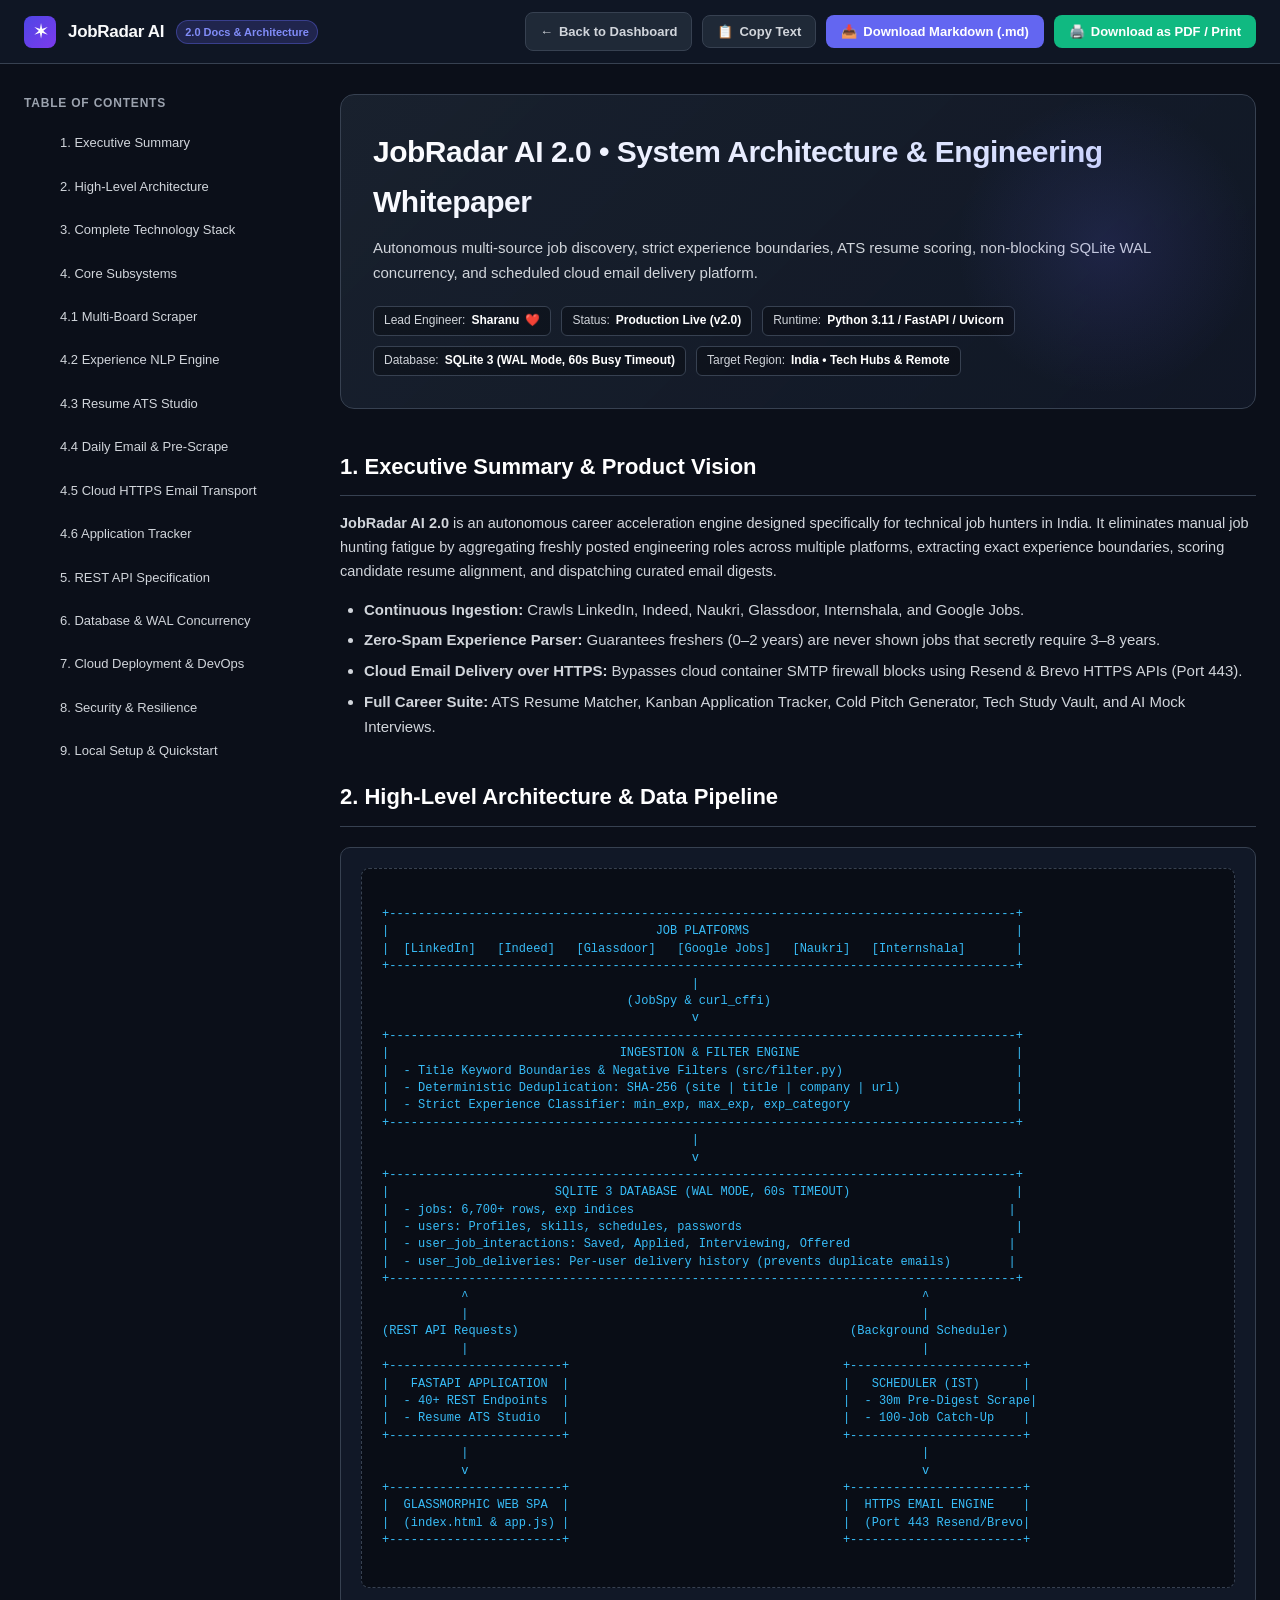
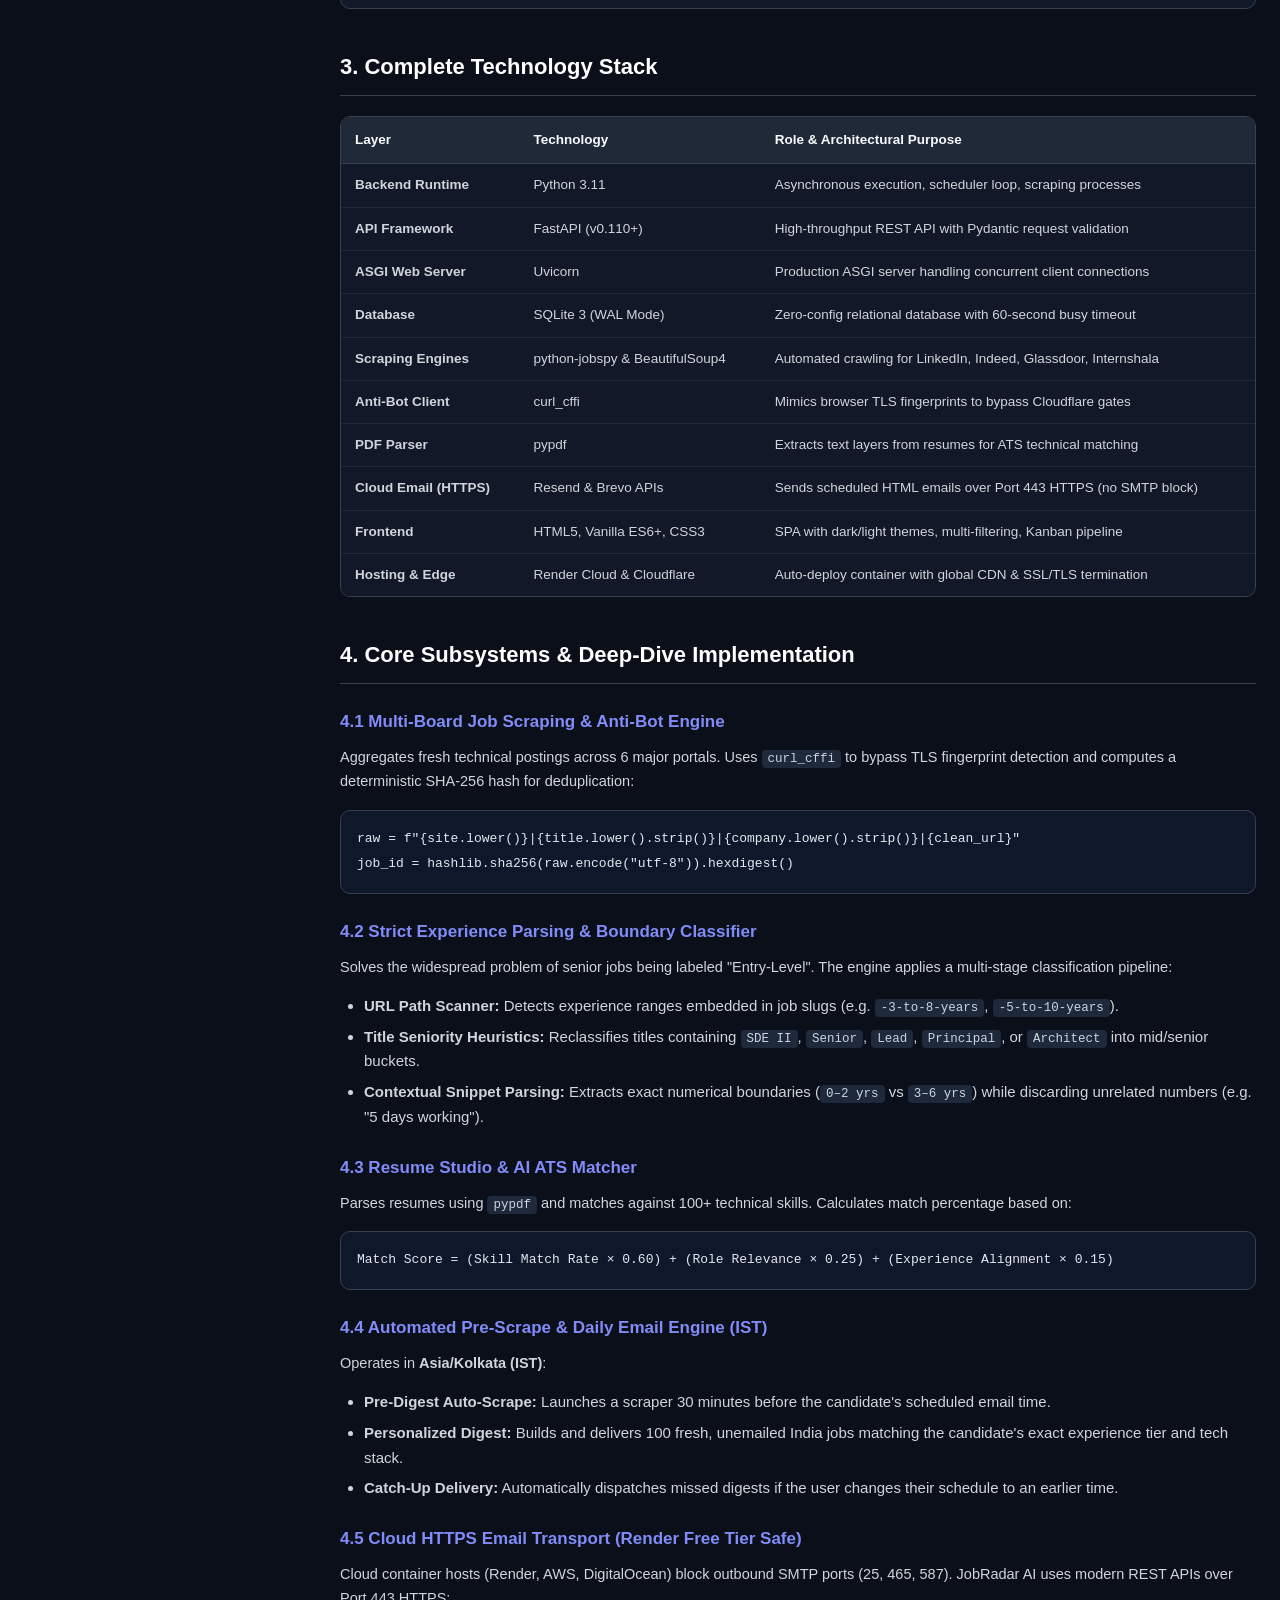
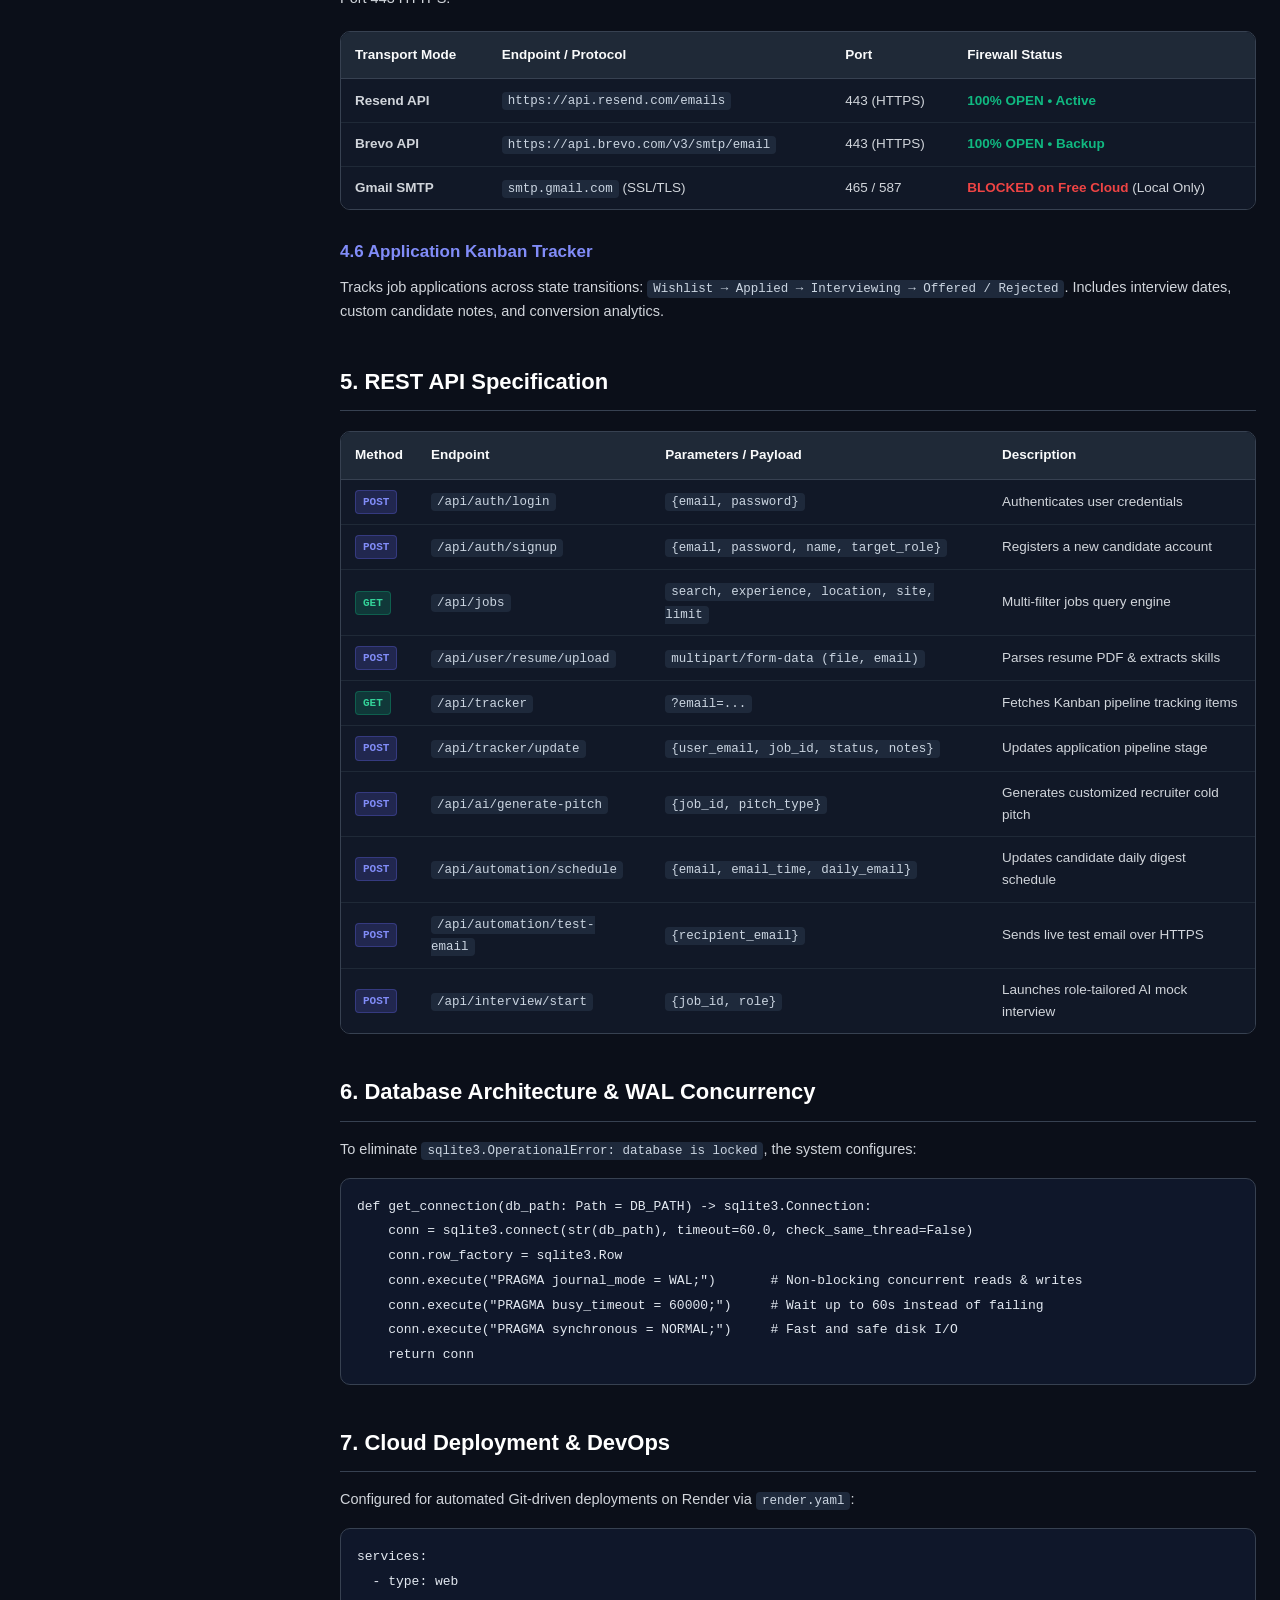
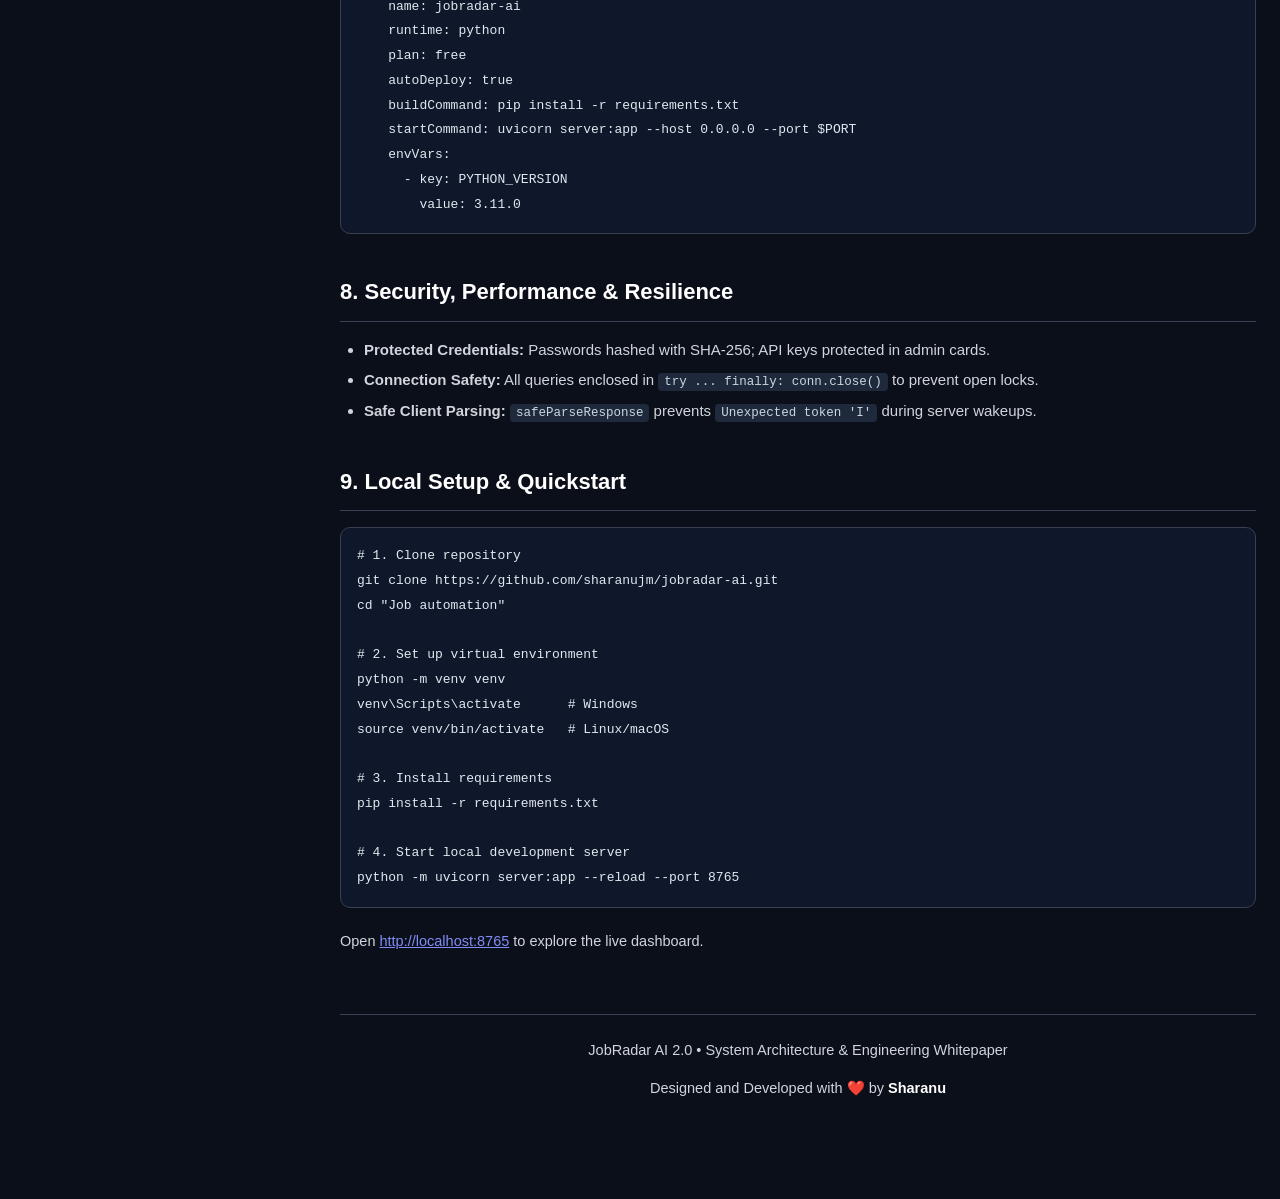
==== static/documentation.html @ 09bbcd69 "Add complete system architecture, API specification, and downloadable documentation suite" ====
<!DOCTYPE html>
<html lang="en">
<head>
    <meta charset="UTF-8">
    <meta name="viewport" content="width=device-width, initial-scale=1.0">
    <title>JobRadar AI 2.0 &bull; System Architecture, APIs & Engineering Documentation</title>
    <link rel="icon" href="data:image/svg+xml,<svg xmlns='http://www.w3.org/2000/svg' viewBox='0 0 24 24' fill='%234F46E5'><path d='M12 2l2.4 7.4H22l-6 4.4 2.3 7.2L12 16.5l-6.3 4.5 2.3-7.2-6-4.4h7.6z'/></svg>">
    <style>
        :root {
            --bg-base: #0b0f19;
            --bg-surface: #111827;
            --bg-surface-elevated: #1f2937;
            --border-default: #374151;
            --border-subtle: #1f2937;
            --primary: #6366f1;
            --primary-light: #818cf8;
            --primary-glow: rgba(99, 102, 241, 0.15);
            --accent: #ec4899;
            --success: #10b981;
            --warning: #f59e0b;
            --text-primary: #f9fafb;
            --text-secondary: #d1d5db;
            --text-muted: #9ca3af;
            --font-sans: -apple-system, BlinkMacSystemFont, "Segoe UI", Roboto, Oxygen, Ubuntu, Cantarell, sans-serif;
            --font-mono: ui-monospace, SFMono-Regular, Menlo, Monaco, Consolas, "Liberation Mono", "Courier New", monospace;
        }

        * {
            box-sizing: border-box;
            margin: 0;
            padding: 0;
        }

        body {
            font-family: var(--font-sans);
            background-color: var(--bg-base);
            color: var(--text-primary);
            line-height: 1.65;
            font-size: 15px;
            scroll-behavior: smooth;
        }

        /* Top Bar */
        .top-navbar {
            position: sticky;
            top: 0;
            z-index: 100;
            background: rgba(17, 24, 39, 0.85);
            backdrop-filter: blur(12px);
            border-bottom: 1px solid var(--border-default);
            padding: 12px 24px;
            display: flex;
            justify-content: space-between;
            align-items: center;
        }

        .brand-area {
            display: flex;
            align-items: center;
            gap: 12px;
        }

        .brand-logo {
            width: 32px;
            height: 32px;
            background: linear-gradient(135deg, #4f46e5, #7c3aed);
            border-radius: 8px;
            display: flex;
            align-items: center;
            justify-content: center;
            font-weight: 800;
            font-size: 16px;
            color: #fff;
        }

        .brand-title {
            font-weight: 700;
            font-size: 17px;
            letter-spacing: -0.3px;
        }

        .brand-badge {
            background: rgba(99, 102, 241, 0.2);
            color: var(--primary-light);
            border: 1px solid rgba(99, 102, 241, 0.4);
            font-size: 11px;
            font-weight: 600;
            padding: 2px 8px;
            border-radius: 9999px;
        }

        .action-buttons {
            display: flex;
            gap: 10px;
            align-items: center;
        }

        .btn {
            display: inline-flex;
            align-items: center;
            gap: 6px;
            padding: 8px 14px;
            font-size: 13px;
            font-weight: 600;
            border-radius: 8px;
            border: 1px solid transparent;
            cursor: pointer;
            transition: all 0.2s ease;
            text-decoration: none;
            user-select: none;
        }

        .btn-primary {
            background: var(--primary);
            color: #fff;
        }
        .btn-primary:hover {
            background: #4f46e5;
            transform: translateY(-1px);
            box-shadow: 0 4px 12px rgba(99, 102, 241, 0.3);
        }

        .btn-secondary {
            background: var(--bg-surface-elevated);
            color: var(--text-secondary);
            border-color: var(--border-default);
        }
        .btn-secondary:hover {
            background: #283548;
            color: #fff;
            border-color: var(--primary);
        }

        /* Layout Container */
        .layout-container {
            display: flex;
            max-width: 1400px;
            margin: 0 auto;
            padding: 30px 24px 60px;
            gap: 36px;
        }

        /* Sidebar Table of Contents */
        .doc-sidebar {
            width: 280px;
            flex-shrink: 0;
            position: sticky;
            top: 75px;
            height: calc(100vh - 95px);
            overflow-y: auto;
            padding-right: 12px;
        }

        .toc-title {
            font-size: 12px;
            font-weight: 700;
            text-transform: uppercase;
            letter-spacing: 0.8px;
            color: var(--text-muted);
            margin-bottom: 12px;
        }

        .toc-list {
            list-style: none;
            display: flex;
            flex-direction: column;
            gap: 4px;
        }

        .toc-list li a {
            display: block;
            padding: 6px 10px;
            border-radius: 6px;
            color: var(--text-secondary);
            font-size: 13px;
            text-decoration: none;
            transition: all 0.15s ease;
            border-left: 2px solid transparent;
        }

        .toc-list li a:hover {
            color: #fff;
            background: rgba(99, 102, 241, 0.1);
            border-left-color: var(--primary);
        }

        /* Main Content */
        .doc-main {
            flex: 1;
            min-width: 0;
        }

        /* Document Header */
        .doc-header-card {
            background: linear-gradient(135deg, rgba(31, 41, 55, 0.7), rgba(17, 24, 39, 0.9));
            border: 1px solid var(--border-default);
            border-radius: 14px;
            padding: 32px;
            margin-bottom: 32px;
            position: relative;
            overflow: hidden;
        }

        .doc-header-card::before {
            content: "";
            position: absolute;
            top: 0;
            right: 0;
            width: 300px;
            height: 300px;
            background: radial-gradient(circle, rgba(99, 102, 241, 0.15) 0%, transparent 70%);
            pointer-events: none;
        }

        h1.doc-title {
            font-size: 30px;
            font-weight: 800;
            letter-spacing: -0.5px;
            margin-bottom: 10px;
            background: linear-gradient(135deg, #fff, #c7d2fe);
            -webkit-background-clip: text;
            -webkit-text-fill-color: transparent;
        }

        p.doc-subtitle {
            font-size: 15px;
            color: var(--text-secondary);
            margin-bottom: 20px;
            max-width: 800px;
        }

        .doc-meta-tags {
            display: flex;
            flex-wrap: wrap;
            gap: 10px;
            margin-top: 14px;
        }

        .meta-tag {
            display: inline-flex;
            align-items: center;
            gap: 6px;
            font-size: 12px;
            padding: 4px 10px;
            border-radius: 6px;
            background: rgba(0, 0, 0, 0.3);
            border: 1px solid var(--border-default);
            color: var(--text-secondary);
        }

        .meta-tag strong {
            color: #fff;
        }

        /* Headings & Content */
        h2 {
            font-size: 22px;
            font-weight: 700;
            margin: 40px 0 16px;
            padding-bottom: 10px;
            border-bottom: 1px solid var(--border-default);
            display: flex;
            align-items: center;
            gap: 8px;
            color: #fff;
        }

        h3 {
            font-size: 17px;
            font-weight: 600;
            margin: 24px 0 10px;
            color: var(--primary-light);
        }

        p {
            margin-bottom: 14px;
            color: var(--text-secondary);
            font-size: 14.5px;
        }

        ul, ol {
            margin: 12px 0 18px 24px;
            color: var(--text-secondary);
        }

        li {
            margin-bottom: 6px;
        }

        /* Tables */
        .table-wrapper {
            overflow-x: auto;
            margin: 20px 0 28px;
            border-radius: 10px;
            border: 1px solid var(--border-default);
        }

        table {
            width: 100%;
            border-collapse: collapse;
            text-align: left;
            font-size: 13.5px;
            background: var(--bg-surface);
        }

        th {
            background: #1f2937;
            padding: 12px 14px;
            font-weight: 600;
            color: var(--text-primary);
            border-bottom: 1px solid var(--border-default);
        }

        td {
            padding: 10px 14px;
            border-bottom: 1px solid var(--border-subtle);
            color: var(--text-secondary);
        }

        tr:last-child td {
            border-bottom: none;
        }

        tr:hover td {
            background: rgba(99, 102, 241, 0.04);
        }

        /* Code Blocks & Badges */
        code {
            font-family: var(--font-mono);
            background: #1e293b;
            color: #cbd5e1;
            padding: 2px 6px;
            border-radius: 4px;
            font-size: 12.5px;
        }

        pre {
            background: #0f172a;
            border: 1px solid var(--border-default);
            border-radius: 10px;
            padding: 16px;
            margin: 16px 0 22px;
            overflow-x: auto;
        }

        pre code {
            background: none;
            padding: 0;
            color: #e2e8f0;
            font-size: 13px;
            line-height: 1.5;
        }

        .badge-method {
            display: inline-block;
            font-family: var(--font-mono);
            font-size: 11px;
            font-weight: 700;
            padding: 2px 7px;
            border-radius: 4px;
            text-transform: uppercase;
        }
        .badge-get { background: rgba(16, 185, 129, 0.2); color: #34d399; border: 1px solid rgba(16, 185, 129, 0.3); }
        .badge-post { background: rgba(99, 102, 241, 0.2); color: #818cf8; border: 1px solid rgba(99, 102, 241, 0.3); }
        .badge-delete { background: rgba(239, 68, 68, 0.2); color: #f87171; border: 1px solid rgba(239, 68, 68, 0.3); }

        /* Architecture Card */
        .arch-card {
            background: var(--bg-surface);
            border: 1px solid var(--border-default);
            border-radius: 10px;
            padding: 20px;
            margin: 20px 0;
        }

        .arch-diagram {
            background: #090d16;
            border: 1px dashed var(--border-default);
            border-radius: 8px;
            padding: 20px;
            font-family: var(--font-mono);
            font-size: 12px;
            line-height: 1.45;
            color: #38bdf8;
            overflow-x: auto;
            white-space: pre;
        }

        /* Pulse Heart */
        .heart-pulse {
            display: inline-block;
            color: #ef4444;
            animation: pulseAnim 1.8s infinite ease-in-out;
        }
        @keyframes pulseAnim {
            0%, 100% { transform: scale(1); }
            14% { transform: scale(1.25); }
            28% { transform: scale(1); }
            42% { transform: scale(1.18); }
            70% { transform: scale(1); }
        }

        /* Creator Banner Footer */
        .doc-footer {
            margin-top: 60px;
            padding: 24px;
            border-top: 1px solid var(--border-default);
            text-align: center;
            font-size: 13px;
            color: var(--text-muted);
        }

        .doc-footer strong {
            color: #fff;
        }

        /* Print / PDF Optimized CSS */
        @media print {
            body {
                background: #ffffff !important;
                color: #000000 !important;
                font-size: 12pt;
            }
            .top-navbar, .doc-sidebar, .action-buttons {
                display: none !important;
            }
            .layout-container {
                display: block !important;
                padding: 0 !important;
                margin: 0 !important;
                max-width: 100% !important;
            }
            .doc-main {
                width: 100% !important;
            }
            .doc-header-card, .arch-card, .table-wrapper, pre {
                background: #ffffff !important;
                color: #000000 !important;
                border: 1px solid #cccccc !important;
                box-shadow: none !important;
                page-break-inside: avoid;
            }
            h1, h2, h3 {
                color: #000000 !important;
                -webkit-text-fill-color: initial !important;
                page-break-after: avoid;
            }
            p, li, td, th {
                color: #333333 !important;
            }
            a {
                text-decoration: underline;
                color: #000000 !important;
            }
        }

        @media (max-width: 900px) {
            .doc-sidebar {
                display: none;
            }
            .layout-container {
                padding: 16px;
            }
        }
    </style>
</head>
<body>

    <!-- TOP NAVIGATION -->
    <header class="top-navbar">
        <div class="brand-area">
            <div class="brand-logo">&#10038;</div>
            <span class="brand-title">JobRadar AI</span>
            <span class="brand-badge">2.0 Docs &amp; Architecture</span>
        </div>
        <div class="action-buttons">
            <a href="/" class="btn btn-secondary">
                <span>&larr;</span> Back to Dashboard
            </a>
            <button class="btn btn-secondary" onclick="copyDocumentMarkdown()" id="btn-copy">
                <span>📋</span> Copy Text
            </button>
            <button class="btn btn-primary" onclick="downloadMarkdownFile()">
                <span>📥</span> Download Markdown (.md)
            </button>
            <button class="btn btn-primary" style="background:#10b981;" onclick="window.print()">
                <span>🖨️</span> Download as PDF / Print
            </button>
        </div>
    </header>

    <div class="layout-container">

        <!-- TABLE OF CONTENTS SIDEBAR -->
        <aside class="doc-sidebar">
            <div class="toc-title">Table of Contents</div>
            <ul class="toc-list">
                <li><a href="#summary">1. Executive Summary</a></li>
                <li><a href="#architecture">2. High-Level Architecture</a></li>
                <li><a href="#techstack">3. Complete Technology Stack</a></li>
                <li><a href="#subsystems">4. Core Subsystems</a></li>
                <li><a href="#scraper">4.1 Multi-Board Scraper</a></li>
                <li><a href="#experience">4.2 Experience NLP Engine</a></li>
                <li><a href="#ats">4.3 Resume ATS Studio</a></li>
                <li><a href="#email-engine">4.4 Daily Email &amp; Pre-Scrape</a></li>
                <li><a href="#email-transport">4.5 Cloud HTTPS Email Transport</a></li>
                <li><a href="#kanban">4.6 Application Tracker</a></li>
                <li><a href="#apis">5. REST API Specification</a></li>
                <li><a href="#database">6. Database &amp; WAL Concurrency</a></li>
                <li><a href="#devops">7. Cloud Deployment &amp; DevOps</a></li>
                <li><a href="#security">8. Security &amp; Resilience</a></li>
                <li><a href="#quickstart">9. Local Setup &amp; Quickstart</a></li>
            </ul>
        </aside>

        <!-- MAIN DOCUMENT CONTENT -->
        <main class="doc-main">

            <!-- HEADER CARD -->
            <div class="doc-header-card">
                <h1 class="doc-title">JobRadar AI 2.0 &bull; System Architecture &amp; Engineering Whitepaper</h1>
                <p class="doc-subtitle">
                    Autonomous multi-source job discovery, strict experience boundaries, ATS resume scoring, non-blocking SQLite WAL concurrency, and scheduled cloud email delivery platform.
                </p>
                <div class="doc-meta-tags">
                    <span class="meta-tag">Lead Engineer: <strong>Sharanu</strong> <span class="heart-pulse">❤️</span></span>
                    <span class="meta-tag">Status: <strong>Production Live (v2.0)</strong></span>
                    <span class="meta-tag">Runtime: <strong>Python 3.11 / FastAPI / Uvicorn</strong></span>
                    <span class="meta-tag">Database: <strong>SQLite 3 (WAL Mode, 60s Busy Timeout)</strong></span>
                    <span class="meta-tag">Target Region: <strong>India &bull; Tech Hubs &amp; Remote</strong></span>
                </div>
            </div>

            <!-- 1. SUMMARY -->
            <section id="summary">
                <h2>1. Executive Summary &amp; Product Vision</h2>
                <p>
                    <strong>JobRadar AI 2.0</strong> is an autonomous career acceleration engine designed specifically for technical job hunters in India. It eliminates manual job hunting fatigue by aggregating freshly posted engineering roles across multiple platforms, extracting exact experience boundaries, scoring candidate resume alignment, and dispatching curated email digests.
                </p>
                <ul>
                    <li><strong>Continuous Ingestion:</strong> Crawls LinkedIn, Indeed, Naukri, Glassdoor, Internshala, and Google Jobs.</li>
                    <li><strong>Zero-Spam Experience Parser:</strong> Guarantees freshers (0&ndash;2 years) are never shown jobs that secretly require 3&ndash;8 years.</li>
                    <li><strong>Cloud Email Delivery over HTTPS:</strong> Bypasses cloud container SMTP firewall blocks using Resend &amp; Brevo HTTPS APIs (Port 443).</li>
                    <li><strong>Full Career Suite:</strong> ATS Resume Matcher, Kanban Application Tracker, Cold Pitch Generator, Tech Study Vault, and AI Mock Interviews.</li>
                </ul>
            </section>

            <!-- 2. ARCHITECTURE -->
            <section id="architecture">
                <h2>2. High-Level Architecture &amp; Data Pipeline</h2>
                <div class="arch-card">
                    <div class="arch-diagram">
+---------------------------------------------------------------------------------------+
|                                     JOB PLATFORMS                                     |
|  [LinkedIn]   [Indeed]   [Glassdoor]   [Google Jobs]   [Naukri]   [Internshala]       |
+---------------------------------------------------------------------------------------+
                                           |
                                  (JobSpy & curl_cffi)
                                           v
+---------------------------------------------------------------------------------------+
|                                INGESTION & FILTER ENGINE                              |
|  - Title Keyword Boundaries & Negative Filters (src/filter.py)                        |
|  - Deterministic Deduplication: SHA-256 (site | title | company | url)                |
|  - Strict Experience Classifier: min_exp, max_exp, exp_category                       |
+---------------------------------------------------------------------------------------+
                                           |
                                           v
+---------------------------------------------------------------------------------------+
|                       SQLITE 3 DATABASE (WAL MODE, 60s TIMEOUT)                       |
|  - jobs: 6,700+ rows, exp indices                                                    |
|  - users: Profiles, skills, schedules, passwords                                      |
|  - user_job_interactions: Saved, Applied, Interviewing, Offered                      |
|  - user_job_deliveries: Per-user delivery history (prevents duplicate emails)        |
+---------------------------------------------------------------------------------------+
           ^                                                               ^
           |                                                               |
(REST API Requests)                                              (Background Scheduler)
           |                                                               |
+------------------------+                                      +------------------------+
|   FASTAPI APPLICATION  |                                      |   SCHEDULER (IST)      |
|  - 40+ REST Endpoints  |                                      |  - 30m Pre-Digest Scrape|
|  - Resume ATS Studio   |                                      |  - 100-Job Catch-Up    |
+------------------------+                                      +------------------------+
           |                                                               |
           v                                                               v
+------------------------+                                      +------------------------+
|  GLASSMORPHIC WEB SPA  |                                      |  HTTPS EMAIL ENGINE    |
|  (index.html & app.js) |                                      |  (Port 443 Resend/Brevo|
+------------------------+                                      +------------------------+
                    </div>
                </div>
            </section>

            <!-- 3. TECH STACK -->
            <section id="techstack">
                <h2>3. Complete Technology Stack</h2>
                <div class="table-wrapper">
                    <table>
                        <thead>
                            <tr>
                                <th>Layer</th>
                                <th>Technology</th>
                                <th>Role &amp; Architectural Purpose</th>
                            </tr>
                        </thead>
                        <tbody>
                            <tr>
                                <td><strong>Backend Runtime</strong></td>
                                <td>Python 3.11</td>
                                <td>Asynchronous execution, scheduler loop, scraping processes</td>
                            </tr>
                            <tr>
                                <td><strong>API Framework</strong></td>
                                <td>FastAPI (v0.110+)</td>
                                <td>High-throughput REST API with Pydantic request validation</td>
                            </tr>
                            <tr>
                                <td><strong>ASGI Web Server</strong></td>
                                <td>Uvicorn</td>
                                <td>Production ASGI server handling concurrent client connections</td>
                            </tr>
                            <tr>
                                <td><strong>Database</strong></td>
                                <td>SQLite 3 (WAL Mode)</td>
                                <td>Zero-config relational database with 60-second busy timeout</td>
                            </tr>
                            <tr>
                                <td><strong>Scraping Engines</strong></td>
                                <td>python-jobspy &amp; BeautifulSoup4</td>
                                <td>Automated crawling for LinkedIn, Indeed, Glassdoor, Internshala</td>
                            </tr>
                            <tr>
                                <td><strong>Anti-Bot Client</strong></td>
                                <td>curl_cffi</td>
                                <td>Mimics browser TLS fingerprints to bypass Cloudflare gates</td>
                            </tr>
                            <tr>
                                <td><strong>PDF Parser</strong></td>
                                <td>pypdf</td>
                                <td>Extracts text layers from resumes for ATS technical matching</td>
                            </tr>
                            <tr>
                                <td><strong>Cloud Email (HTTPS)</strong></td>
                                <td>Resend &amp; Brevo APIs</td>
                                <td>Sends scheduled HTML emails over Port 443 HTTPS (no SMTP block)</td>
                            </tr>
                            <tr>
                                <td><strong>Frontend</strong></td>
                                <td>HTML5, Vanilla ES6+, CSS3</td>
                                <td>SPA with dark/light themes, multi-filtering, Kanban pipeline</td>
                            </tr>
                            <tr>
                                <td><strong>Hosting &amp; Edge</strong></td>
                                <td>Render Cloud &amp; Cloudflare</td>
                                <td>Auto-deploy container with global CDN &amp; SSL/TLS termination</td>
                            </tr>
                        </tbody>
                    </table>
                </div>
            </section>

            <!-- 4. CORE SUBSYSTEMS -->
            <section id="subsystems">
                <h2>4. Core Subsystems &amp; Deep-Dive Implementation</h2>

                <h3 id="scraper">4.1 Multi-Board Job Scraping &amp; Anti-Bot Engine</h3>
                <p>
                    Aggregates fresh technical postings across 6 major portals. Uses <code>curl_cffi</code> to bypass TLS fingerprint detection and computes a deterministic SHA-256 hash for deduplication:
                </p>
                <pre><code>raw = f"{site.lower()}|{title.lower().strip()}|{company.lower().strip()}|{clean_url}"
job_id = hashlib.sha256(raw.encode("utf-8")).hexdigest()</code></pre>

                <h3 id="experience">4.2 Strict Experience Parsing &amp; Boundary Classifier</h3>
                <p>
                    Solves the widespread problem of senior jobs being labeled "Entry-Level". The engine applies a multi-stage classification pipeline:
                </p>
                <ul>
                    <li><strong>URL Path Scanner:</strong> Detects experience ranges embedded in job slugs (e.g. <code>-3-to-8-years</code>, <code>-5-to-10-years</code>).</li>
                    <li><strong>Title Seniority Heuristics:</strong> Reclassifies titles containing <code>SDE II</code>, <code>Senior</code>, <code>Lead</code>, <code>Principal</code>, or <code>Architect</code> into mid/senior buckets.</li>
                    <li><strong>Contextual Snippet Parsing:</strong> Extracts exact numerical boundaries (<code>0&ndash;2 yrs</code> vs <code>3&ndash;6 yrs</code>) while discarding unrelated numbers (e.g. "5 days working").</li>
                </ul>

                <h3 id="ats">4.3 Resume Studio &amp; AI ATS Matcher</h3>
                <p>
                    Parses resumes using <code>pypdf</code> and matches against 100+ technical skills. Calculates match percentage based on:
                </p>
                <pre><code>Match Score = (Skill Match Rate &times; 0.60) + (Role Relevance &times; 0.25) + (Experience Alignment &times; 0.15)</code></pre>

                <h3 id="email-engine">4.4 Automated Pre-Scrape &amp; Daily Email Engine (IST)</h3>
                <p>
                    Operates in <strong>Asia/Kolkata (IST)</strong>:
                </p>
                <ul>
                    <li><strong>Pre-Digest Auto-Scrape:</strong> Launches a scraper 30 minutes before the candidate's scheduled email time.</li>
                    <li><strong>Personalized Digest:</strong> Builds and delivers 100 fresh, unemailed India jobs matching the candidate's exact experience tier and tech stack.</li>
                    <li><strong>Catch-Up Delivery:</strong> Automatically dispatches missed digests if the user changes their schedule to an earlier time.</li>
                </ul>

                <h3 id="email-transport">4.5 Cloud HTTPS Email Transport (Render Free Tier Safe)</h3>
                <p>
                    Cloud container hosts (Render, AWS, DigitalOcean) block outbound SMTP ports (25, 465, 587). JobRadar AI uses modern REST APIs over Port 443 HTTPS:
                </p>
                <div class="table-wrapper">
                    <table>
                        <thead>
                            <tr>
                                <th>Transport Mode</th>
                                <th>Endpoint / Protocol</th>
                                <th>Port</th>
                                <th>Firewall Status</th>
                            </tr>
                        </thead>
                        <tbody>
                            <tr>
                                <td><strong>Resend API</strong></td>
                                <td><code>https://api.resend.com/emails</code></td>
                                <td>443 (HTTPS)</td>
                                <td><span style="color:#10b981; font-weight:700;">100% OPEN &bull; Active</span></td>
                            </tr>
                            <tr>
                                <td><strong>Brevo API</strong></td>
                                <td><code>https://api.brevo.com/v3/smtp/email</code></td>
                                <td>443 (HTTPS)</td>
                                <td><span style="color:#10b981; font-weight:700;">100% OPEN &bull; Backup</span></td>
                            </tr>
                            <tr>
                                <td><strong>Gmail SMTP</strong></td>
                                <td><code>smtp.gmail.com</code> (SSL/TLS)</td>
                                <td>465 / 587</td>
                                <td><span style="color:#ef4444; font-weight:700;">BLOCKED on Free Cloud</span> (Local Only)</td>
                            </tr>
                        </tbody>
                    </table>
                </div>

                <h3 id="kanban">4.6 Application Kanban Tracker</h3>
                <p>
                    Tracks job applications across state transitions:
                    <code>Wishlist &rarr; Applied &rarr; Interviewing &rarr; Offered / Rejected</code>.
                    Includes interview dates, custom candidate notes, and conversion analytics.
                </p>
            </section>

            <!-- 5. APIS -->
            <section id="apis">
                <h2>5. REST API Specification</h2>
                <div class="table-wrapper">
                    <table>
                        <thead>
                            <tr>
                                <th>Method</th>
                                <th>Endpoint</th>
                                <th>Parameters / Payload</th>
                                <th>Description</th>
                            </tr>
                        </thead>
                        <tbody>
                            <tr>
                                <td><span class="badge-method badge-post">POST</span></td>
                                <td><code>/api/auth/login</code></td>
                                <td><code>{email, password}</code></td>
                                <td>Authenticates user credentials</td>
                            </tr>
                            <tr>
                                <td><span class="badge-method badge-post">POST</span></td>
                                <td><code>/api/auth/signup</code></td>
                                <td><code>{email, password, name, target_role}</code></td>
                                <td>Registers a new candidate account</td>
                            </tr>
                            <tr>
                                <td><span class="badge-method badge-get">GET</span></td>
                                <td><code>/api/jobs</code></td>
                                <td><code>search, experience, location, site, limit</code></td>
                                <td>Multi-filter jobs query engine</td>
                            </tr>
                            <tr>
                                <td><span class="badge-method badge-post">POST</span></td>
                                <td><code>/api/user/resume/upload</code></td>
                                <td><code>multipart/form-data (file, email)</code></td>
                                <td>Parses resume PDF &amp; extracts skills</td>
                            </tr>
                            <tr>
                                <td><span class="badge-method badge-get">GET</span></td>
                                <td><code>/api/tracker</code></td>
                                <td><code>?email=...</code></td>
                                <td>Fetches Kanban pipeline tracking items</td>
                            </tr>
                            <tr>
                                <td><span class="badge-method badge-post">POST</span></td>
                                <td><code>/api/tracker/update</code></td>
                                <td><code>{user_email, job_id, status, notes}</code></td>
                                <td>Updates application pipeline stage</td>
                            </tr>
                            <tr>
                                <td><span class="badge-method badge-post">POST</span></td>
                                <td><code>/api/ai/generate-pitch</code></td>
                                <td><code>{job_id, pitch_type}</code></td>
                                <td>Generates customized recruiter cold pitch</td>
                            </tr>
                            <tr>
                                <td><span class="badge-method badge-post">POST</span></td>
                                <td><code>/api/automation/schedule</code></td>
                                <td><code>{email, email_time, daily_email}</code></td>
                                <td>Updates candidate daily digest schedule</td>
                            </tr>
                            <tr>
                                <td><span class="badge-method badge-post">POST</span></td>
                                <td><code>/api/automation/test-email</code></td>
                                <td><code>{recipient_email}</code></td>
                                <td>Sends live test email over HTTPS</td>
                            </tr>
                            <tr>
                                <td><span class="badge-method badge-post">POST</span></td>
                                <td><code>/api/interview/start</code></td>
                                <td><code>{job_id, role}</code></td>
                                <td>Launches role-tailored AI mock interview</td>
                            </tr>
                        </tbody>
                    </table>
                </div>
            </section>

            <!-- 6. DATABASE -->
            <section id="database">
                <h2>6. Database Architecture &amp; WAL Concurrency</h2>
                <p>
                    To eliminate <code>sqlite3.OperationalError: database is locked</code>, the system configures:
                </p>
                <pre><code>def get_connection(db_path: Path = DB_PATH) -> sqlite3.Connection:
    conn = sqlite3.connect(str(db_path), timeout=60.0, check_same_thread=False)
    conn.row_factory = sqlite3.Row
    conn.execute("PRAGMA journal_mode = WAL;")       # Non-blocking concurrent reads & writes
    conn.execute("PRAGMA busy_timeout = 60000;")     # Wait up to 60s instead of failing
    conn.execute("PRAGMA synchronous = NORMAL;")     # Fast and safe disk I/O
    return conn</code></pre>
            </section>

            <!-- 7. DEVOPS -->
            <section id="devops">
                <h2>7. Cloud Deployment &amp; DevOps</h2>
                <p>
                    Configured for automated Git-driven deployments on Render via <code>render.yaml</code>:
                </p>
                <pre><code>services:
  - type: web
    name: jobradar-ai
    runtime: python
    plan: free
    autoDeploy: true
    buildCommand: pip install -r requirements.txt
    startCommand: uvicorn server:app --host 0.0.0.0 --port $PORT
    envVars:
      - key: PYTHON_VERSION
        value: 3.11.0</code></pre>
            </section>

            <!-- 8. SECURITY -->
            <section id="security">
                <h2>8. Security, Performance &amp; Resilience</h2>
                <ul>
                    <li><strong>Protected Credentials:</strong> Passwords hashed with SHA-256; API keys protected in admin cards.</li>
                    <li><strong>Connection Safety:</strong> All queries enclosed in <code>try ... finally: conn.close()</code> to prevent open locks.</li>
                    <li><strong>Safe Client Parsing:</strong> <code>safeParseResponse</code> prevents <code>Unexpected token 'I'</code> during server wakeups.</li>
                </ul>
            </section>

            <!-- 9. QUICKSTART -->
            <section id="quickstart">
                <h2>9. Local Setup &amp; Quickstart</h2>
                <pre><code># 1. Clone repository
git clone https://github.com/sharanujm/jobradar-ai.git
cd "Job automation"

# 2. Set up virtual environment
python -m venv venv
venv\Scripts\activate      # Windows
source venv/bin/activate   # Linux/macOS

# 3. Install requirements
pip install -r requirements.txt

# 4. Start local development server
python -m uvicorn server:app --reload --port 8765</code></pre>
                <p>Open <a href="http://localhost:8765" target="_blank" style="color:var(--primary-light);">http://localhost:8765</a> to explore the live dashboard.</p>
            </section>

            <!-- FOOTER -->
            <footer class="doc-footer">
                <p>JobRadar AI 2.0 &bull; System Architecture &amp; Engineering Whitepaper</p>
                <p style="margin-top:4px;">
                    Designed and Developed with <span class="heart-pulse">❤️</span> by <strong>Sharanu</strong>
                </p>
            </footer>

        </main>
    </div>

    <script>
        function downloadMarkdownFile() {
            window.location.href = '/api/docs/download-markdown';
        }

        async function copyDocumentMarkdown() {
            try {
                const res = await fetch('/api/docs/download-markdown');
                const text = await res.text();
                await navigator.clipboard.writeText(text);
                const btn = document.getElementById('btn-copy');
                const orig = btn.innerHTML;
                btn.innerHTML = '<span>✅</span> Copied!';
                btn.style.borderColor = '#10b981';
                setTimeout(() => {
                    btn.innerHTML = orig;
                    btn.style.borderColor = '';
                }, 2000);
            } catch (e) {
                alert('Could not copy text automatically: ' + e);
            }
        }
    </script>
</body>
</html>
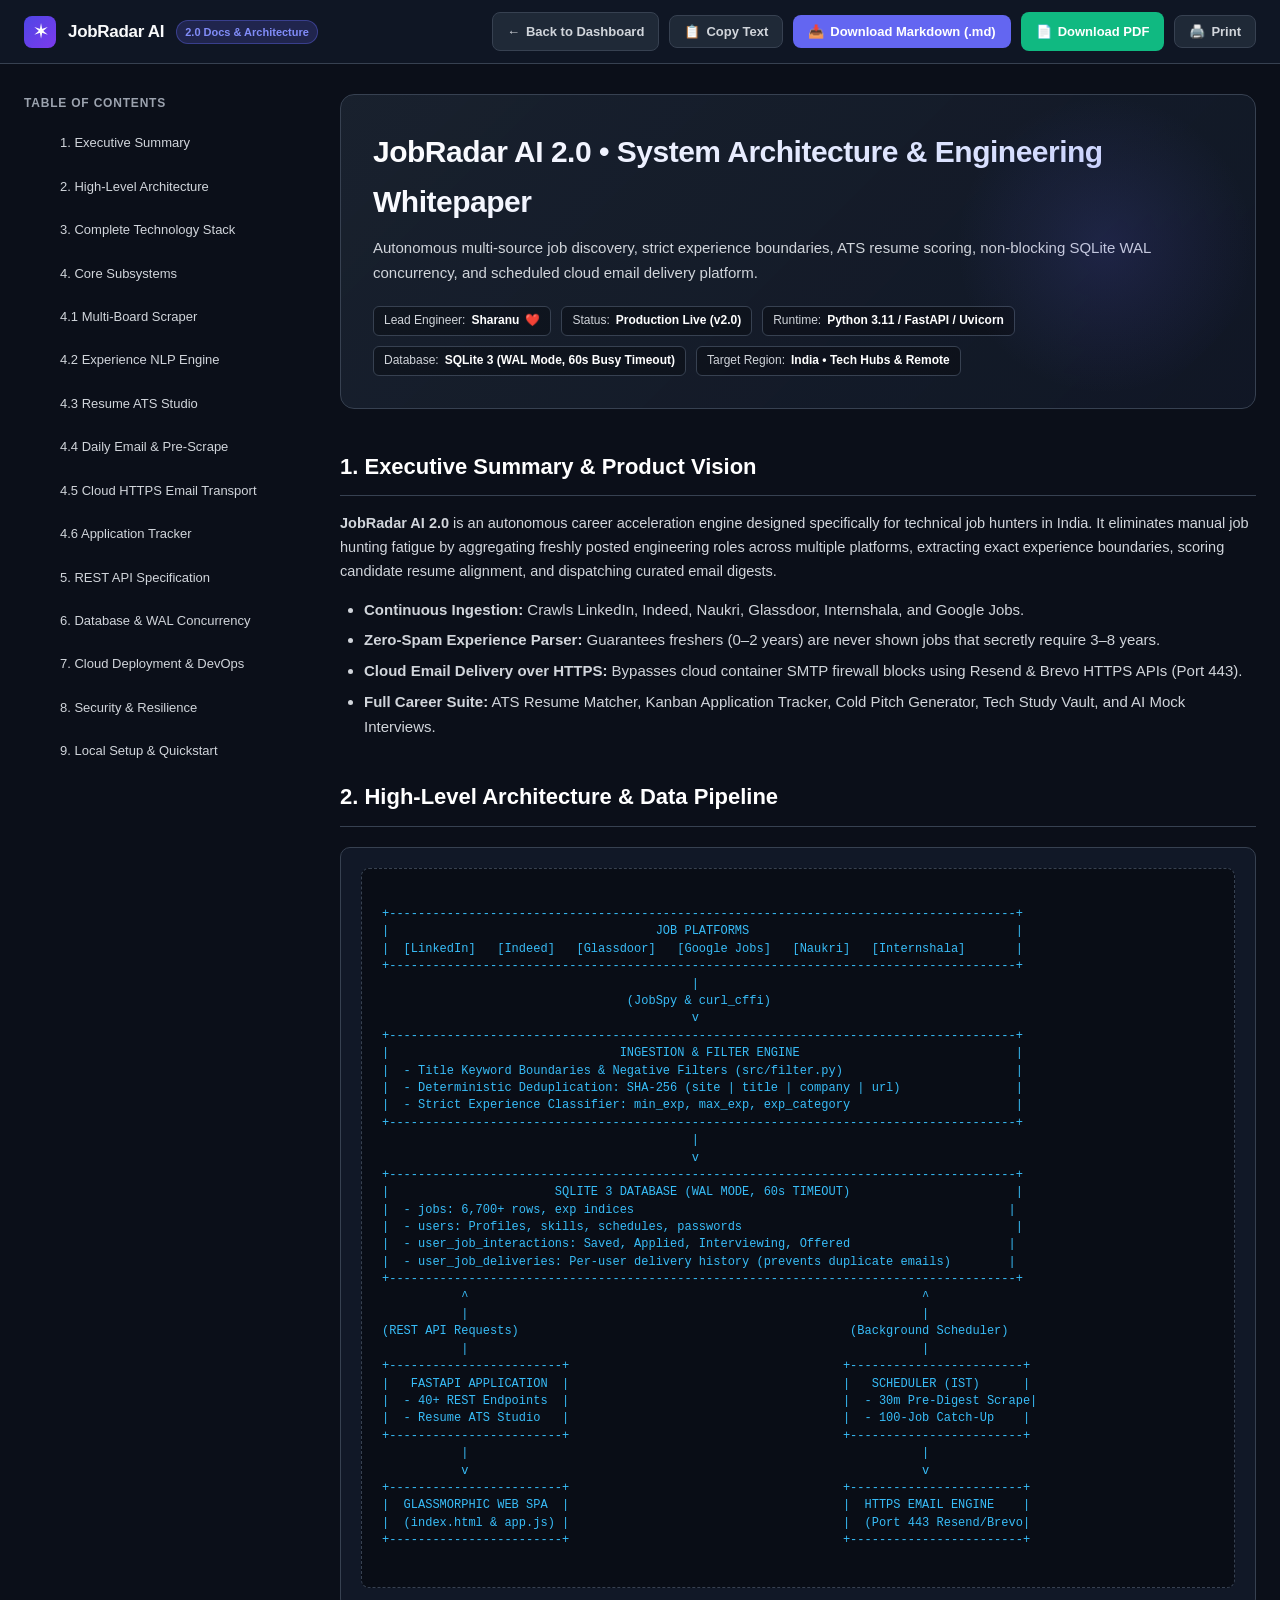
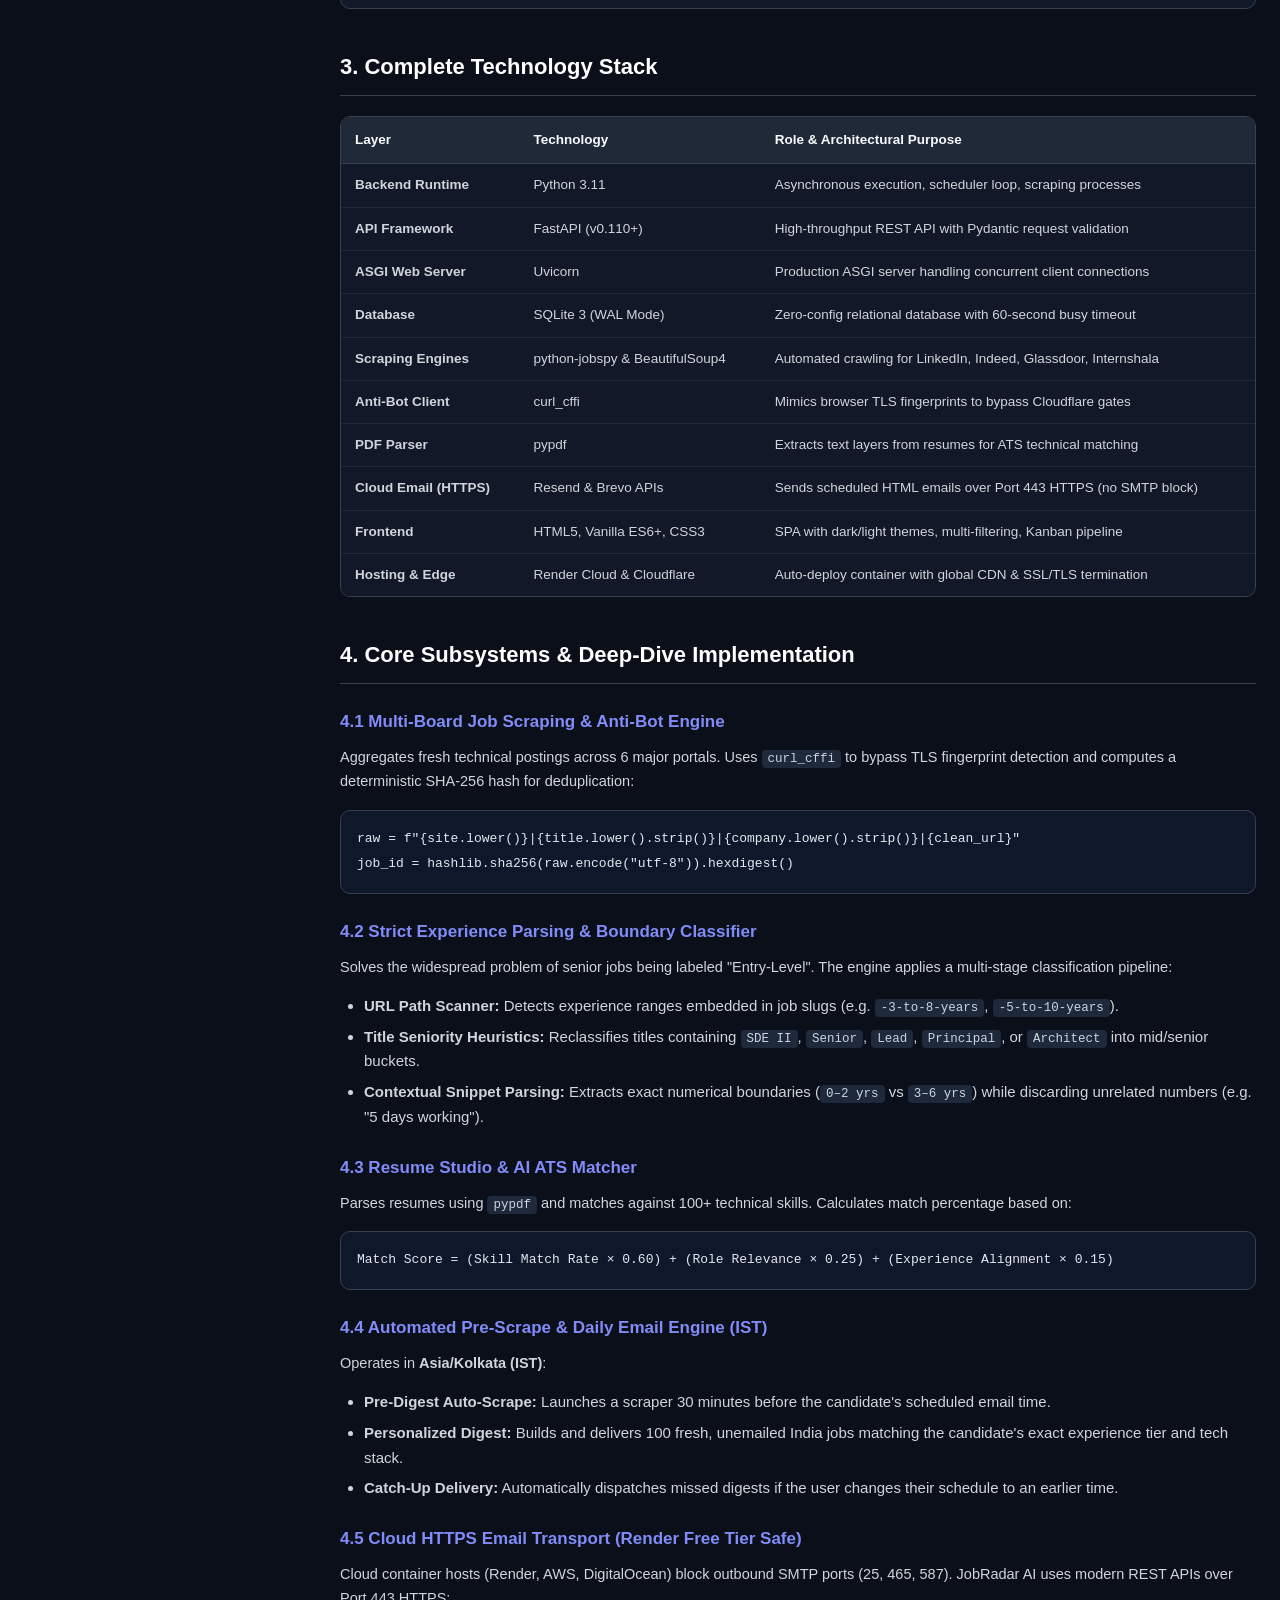
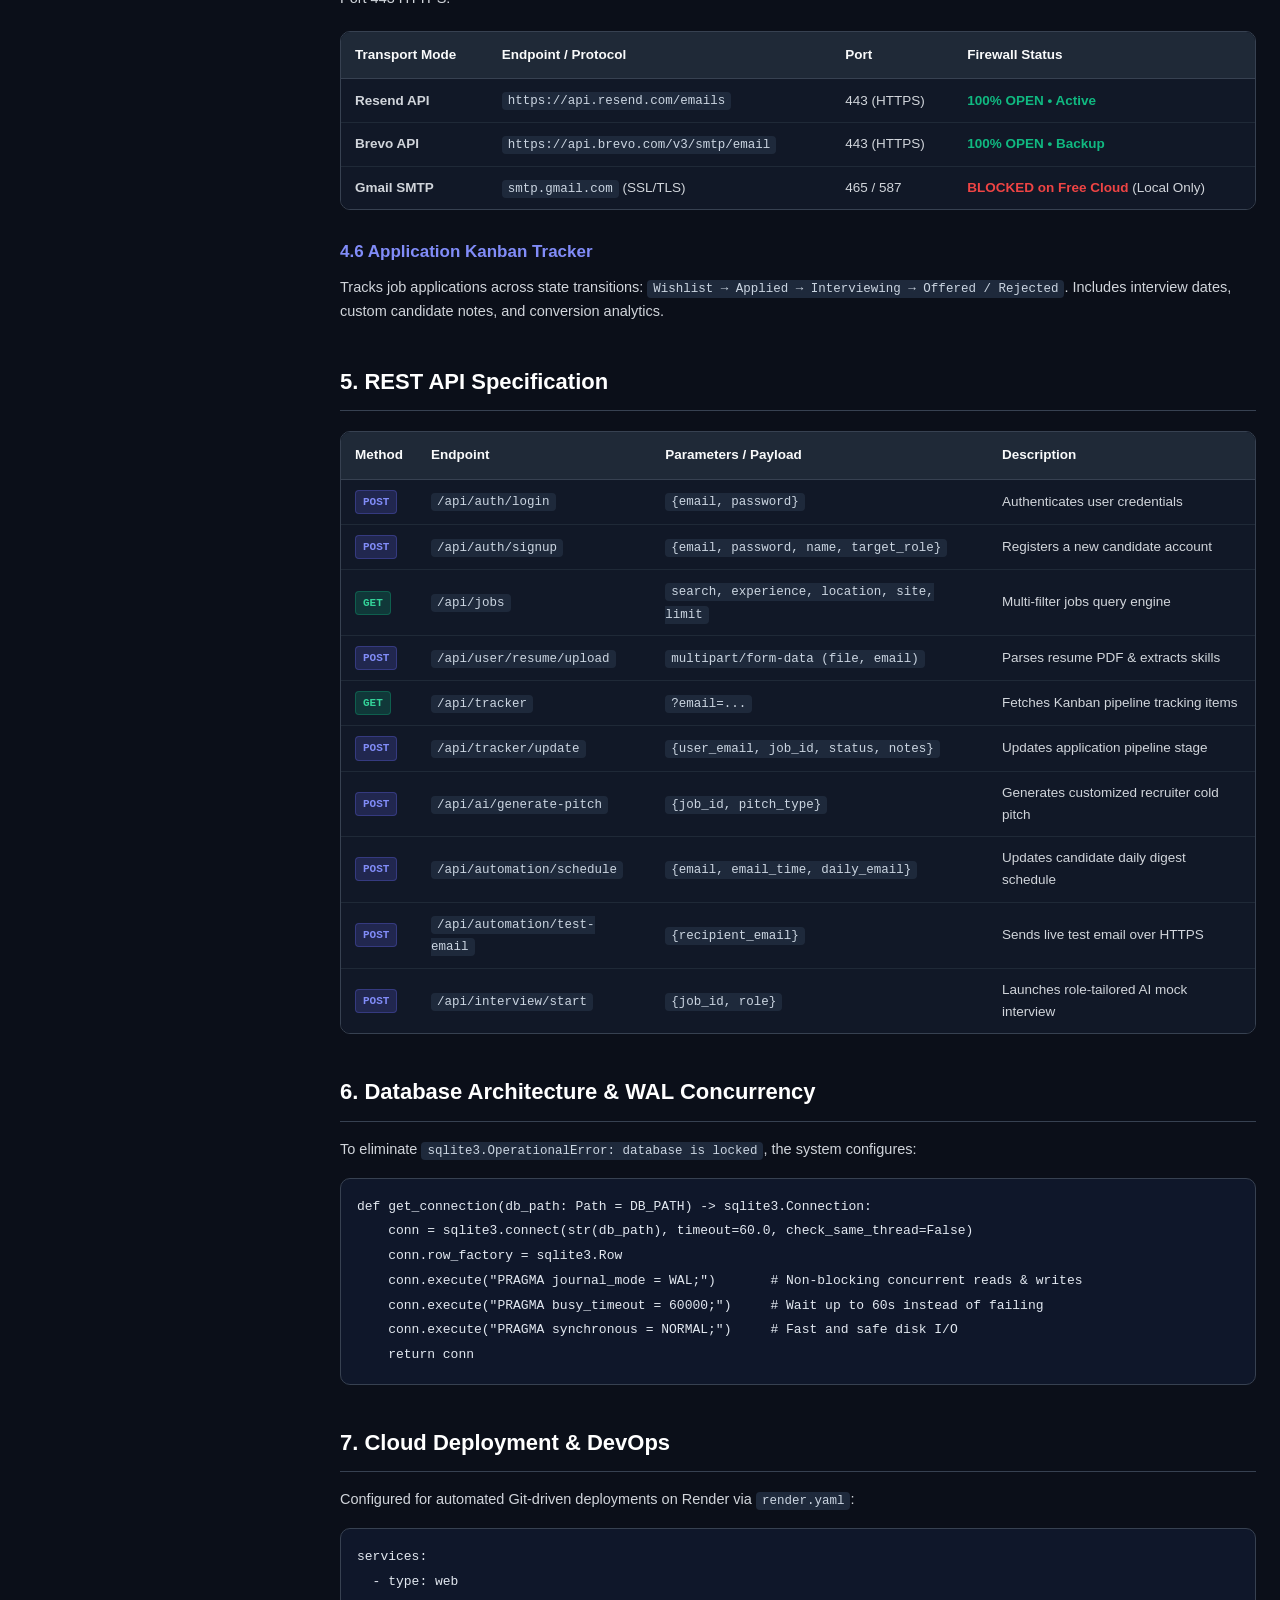
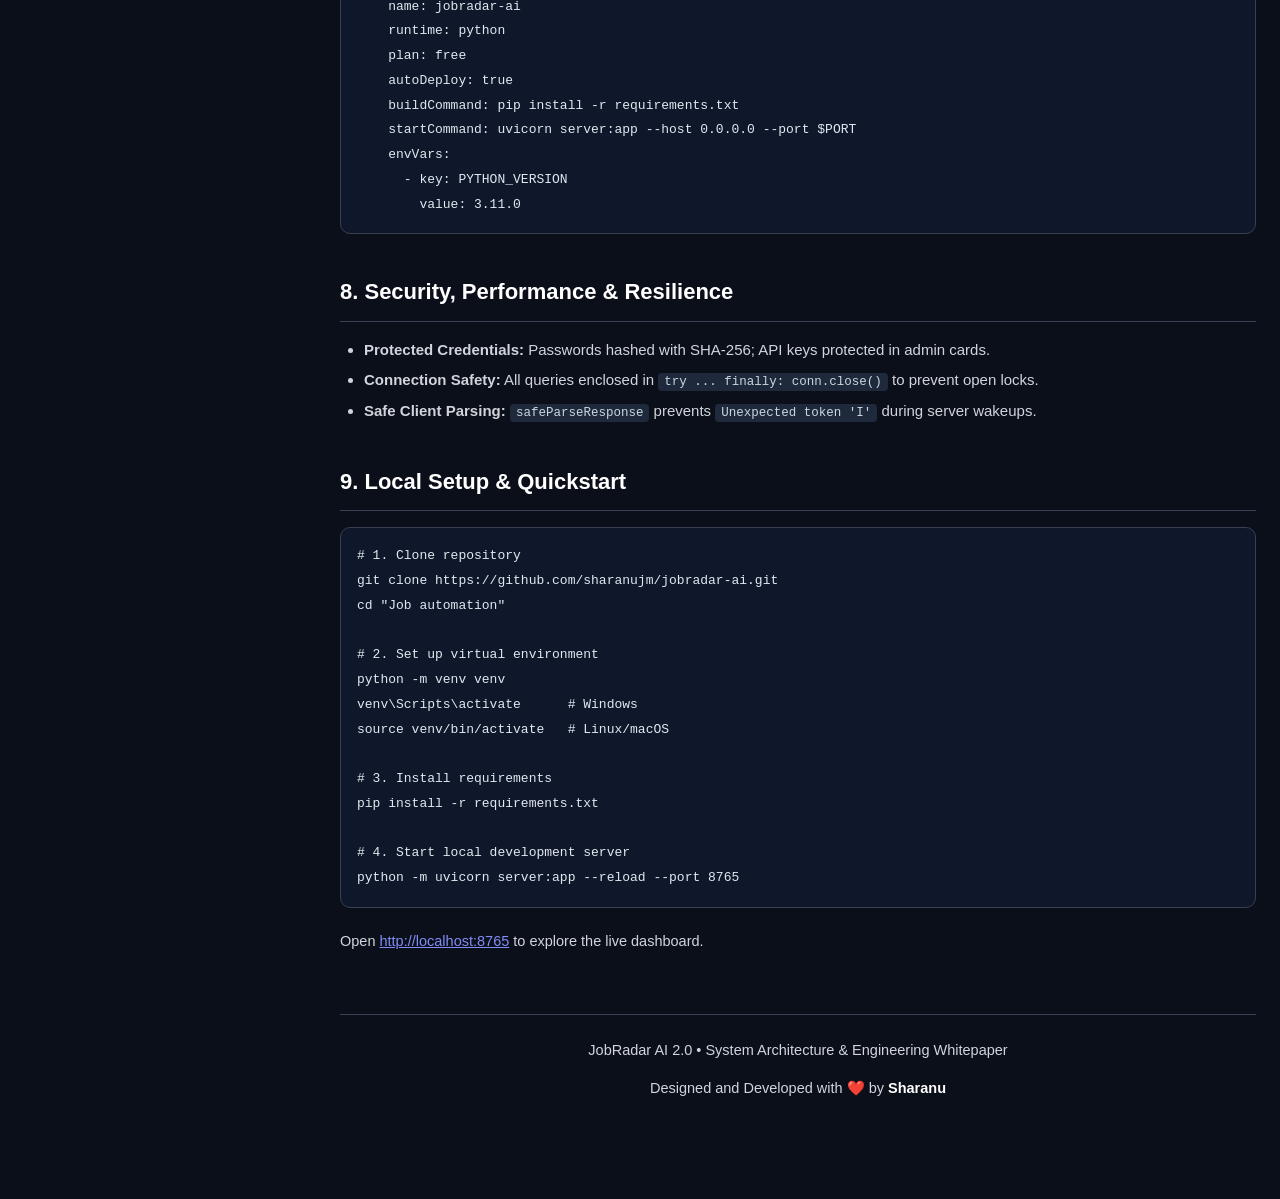
==== commit 4d07bc5a: "Add compiled PDF documentation and direct /api/docs/download-pdf endpoint" ====
--- a/static/documentation.html
+++ b/static/documentation.html
@@ -484,8 +484,11 @@
             <button class="btn btn-primary" onclick="downloadMarkdownFile()">
                 <span>📥</span> Download Markdown (.md)
             </button>
-            <button class="btn btn-primary" style="background:#10b981;" onclick="window.print()">
-                <span>🖨️</span> Download as PDF / Print
+            <a href="/api/docs/download-pdf" class="btn btn-primary" style="background:#10b981; text-decoration:none;" download="JobRadar_AI_2.0_Complete_Documentation.pdf">
+                <span>📄</span> Download PDF
+            </a>
+            <button class="btn btn-secondary" onclick="window.print()" title="Print or Save via Browser PDF">
+                <span>🖨️</span> Print
             </button>
         </div>
     </header>
@@ -921,3 +924,4 @@
     </script>
 </body>
 </html>
+
